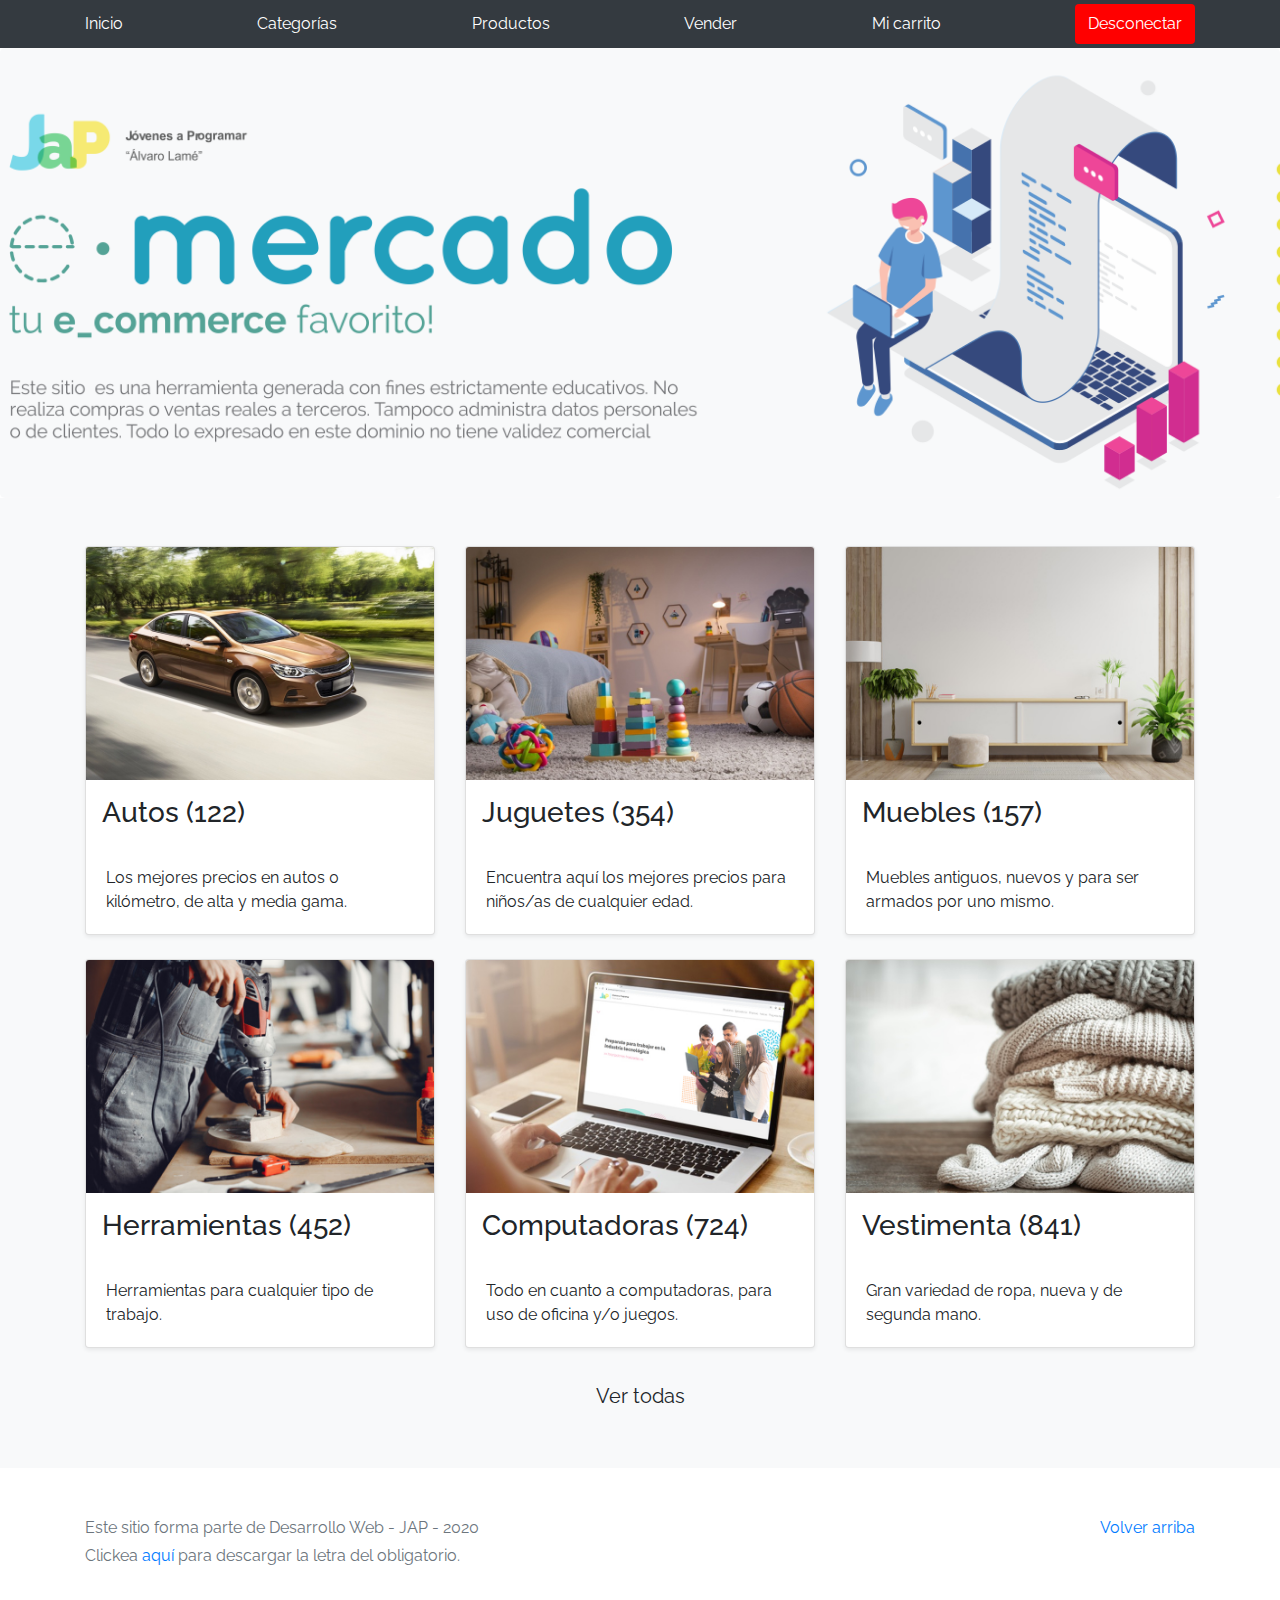
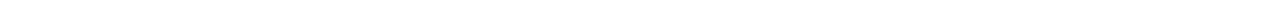
==== index.html @ d707c839 "entrega 1" ====
<!DOCTYPE html>
<!-- saved from url=(0049)https://getbootstrap.com/docs/4.3/examples/album/ -->
<html lang="en">
  <head>
    <meta http-equiv="Content-Type" content="text/html; charset=UTF-8">
    <meta name="viewport" content="width=device-width, initial-scale=1, shrink-to-fit=no">
    <meta name="google-signin-scope" content="profile email">
    <meta name="google-signin-client_id" content="332427920936-91lb1fsniom3ho7rjfplk02650g2ah18.apps.googleusercontent.com">
    <title>eMercado - Todo lo que busques está aquí</title>

    <link rel="canonical" href="https://getbootstrap.com/docs/4.3/examples/album/">
    <link href="https://fonts.googleapis.com/css?family=Raleway:300,300i,400,400i,700,700i,900,900i" rel="stylesheet">
    <!-- Bootstrap core CSS -->
    <link href="css/bootstrap.min.css" rel="stylesheet">
    <link href="css/styles.css" rel="stylesheet">
    <script src="https://apis.google.com/js/platform.js?onload=onLoad" async defer></script>
  </head>
  <body>
    <nav class="site-header sticky-top py-1 bg-dark">
      <div class="container d-flex flex-column flex-md-row justify-content-between">
        <a class="py-2 d-none d-md-inline-block" href="index.html">Inicio</a>
        <a class="py-2 d-none d-md-inline-block" href="categories.html">Categorías</a>
        <a class="py-2 d-none d-md-inline-block" href="products.html">Productos</a>
        <a class="py-2 d-none d-md-inline-block" href="sell.html">Vender</a>
        <a class="py-2 d-none d-md-inline-block" href="cart.html">Mi carrito</a>
        <button class="btn" id="desconectar"   onclick="desconectar();">Desconectar</button>
      </div>
    </nav>
    <main role="main">
      <section class="jumbotron text-center">
        <div class="m-5">
          <h1></h1>
        </div>
      </section>
      <div class="album py-5 bg-light">
        <div class="container">
          <div class="row">
            <div class="col-md-4">
              <a href="categories.html" class="card mb-4 shadow-sm custom-card">
                <img class="bd-placeholder-img card-img-top"  src="img/cat1.jpg">
                <h3 class="m-3">Autos (122)</h3>
                <div class="card-body">
                  <p class="card-text">Los mejores precios en autos 0 kilómetro, de alta y media gama.</p>
                </div>
              </a>
            </div>
            <div class="col-md-4">
                <a href="categories.html" class="card mb-4 shadow-sm custom-card">
                  <img class="bd-placeholder-img card-img-top" src="img/cat2.jpg">
                  <h3 class="m-3">Juguetes (354)</h3>
                  <div class="card-body">
                    <p class="card-text">Encuentra aquí los mejores precios para niños/as de cualquier edad.</p>
                  </div>
                </a>
            </div>
            <div class="col-md-4">
                <a href="categories.html" class="card mb-4 shadow-sm custom-card">
                  <img class="bd-placeholder-img card-img-top" src="img/cat3.jpg">
                  <h3 class="m-3">Muebles (157)</h3>
                  <div class="card-body">
                    <p class="card-text">Muebles antiguos, nuevos y para ser armados por uno mismo.</p>
                  </div>
                </a>
            </div>
            <div class="col-md-4">
                <a href="categories.html" class="card mb-4 shadow-sm custom-card">
                  <img class="bd-placeholder-img card-img-top" src="img/cat4.jpg">
                  <h3 class="m-3">Herramientas (452)</h3>
                  <div class="card-body">
                    <p class="card-text">Herramientas para cualquier tipo de trabajo.</p>
                  </div>
                </a>
            </div>
            <div class="col-md-4">
                <a href="categories.html" class="card mb-4 shadow-sm custom-card">
                  <img class="bd-placeholder-img card-img-top" src="img/cat5.jpg">
                  <h3 class="m-3">Computadoras (724)</h3>
                  <div class="card-body">
                    <p class="card-text">Todo en cuanto a computadoras, para uso de oficina y/o juegos.</p>
                  </div>
                </a>
            </div>
            <div class="col-md-4">
                <a href="categories.html" class="card mb-4 shadow-sm custom-card">
                  <img class="bd-placeholder-img card-img-top" src="img/cat6.jpg">
                  <h3 class="m-3">Vestimenta (841)</h3>
                  <div class="card-body">
                    <p class="card-text">Gran variedad de ropa, nueva y de segunda mano.</p>
                  </div>
                </a>
            </div>
          </div>
          <div class="row">
              <a type="button" class="btn btn-light btn-lg btn-block" href="categories.html">Ver todas</a>
          </div>
        </div>
      </div>
    </main>  
    <footer class="text-muted">
      <div class="container">
        <p class="float-right">
          <a href="#">Volver arriba</a>
        </p>
        <p>Este sitio forma parte de Desarrollo Web - JAP - 2020</p>
        <p>Clickea <a target="_blank" href="Letra.pdf">aquí</a> para descargar la letra del obligatorio.</p>
      </div>
    </footer>
    <script src="js/jquery-3.4.1.min.js"></script>
    <script src="js/bootstrap.bundle.min.js"></script>
    <script src="js/init.js"></script>
    <script src="js/google.js"></script>
  </body>
</html>
---- css/styles.css ----
.jumbotron, .card-body, .container, .site-header{
    font-family: 'Raleway', serif !important;
}

.jumbotron .display-4{
    font-weight: bold;
}

.jumbotron {
  height: 50vh;
  padding: 5em inherit;
  margin-bottom: 0;
  background-color: #53C0FB;
  background: url('../img/cover_back.png');
  background-size: cover;
  background-position: center;
  background-repeat: no-repeat;
  color: black;
  font-weight: bold;
}

@media (min-width: 768px) {
  .jumbotron {
    padding-top: 6rem;
    padding-bottom: 6rem;
  }
}

.jumbotron p:last-child {
  margin-bottom: 0;
}

.jumbotron-heading {
  font-weight: 300;
}

.jumbotron .container {
  max-width: 40rem;
  background-color: rgba(255, 255, 255, 0.5);
  border-radius: 10px;
  text-shadow: 1px 1px 2px grey;
}

.jumbotron .lead{
  font-size: 38px;
}

footer {
  padding-top: 3rem;
  padding-bottom: 3rem;
}

footer p {
  margin-bottom: .25rem;
}

.site-header a {
  color: white;
  transition: ease-in-out color .15s;
}

.light-text {
  color: white;
}

.site-header .dropdown-menu a {
  color: black;
}

.dropzone{
  border: 2px dashed #0087F7;
  border-radius: 5px;
  background: white;
}

.alert{
  position: fixed;
  top:80px;
  width: 50%;
  left: 50%;
  transform: translate(-50%, 0);
}

.lds-ring {
  display: inline-block;
  position: relative;
  width: 64px;
  height: 64px;
  top:50%;
  left: 50%;
}
.lds-ring div {
  box-sizing: border-box;
  display: block;
  position: absolute;
  width: 51px;
  height: 51px;
  margin: 6px;
  border: 6px solid #fff;
  border-radius: 50%;
  animation: lds-ring 1.2s cubic-bezier(0.5, 0, 0.5, 1) infinite;
  border-color: #fff transparent transparent transparent;
}
.lds-ring div:nth-child(1) {
  animation-delay: -0.45s;
}
.lds-ring div:nth-child(2) {
  animation-delay: -0.3s;
}
.lds-ring div:nth-child(3) {
  animation-delay: -0.15s;
}
@keyframes lds-ring {
  0% {
    transform: rotate(0deg);
  }
  100% {
    transform: rotate(360deg);
  }
}

#spinner-wrapper{
  position: fixed;
  background-color: rgba(0,0,0,0.5);
  width:100%;
  height: 100%;
  top:0;
  left:0;
  z-index: 1021;
  display: none;
}

a.custom-card,
a.custom-card:hover {
  color: inherit;
  text-decoration: inherit;
}

.checked {
  color: orange;
}


#img{
  display: flex;
  justify-content: center;
  align-items: center;
  
}


.form{
  width: 50%;
  height: 25%;
  display: flex;
  flex-flow: wrap;
  position: absolute;
  z-index: 1;
  margin-left: 25%;
  margin-top: -5%;
}

.form input{
  width: 46%;
  height: 30%;
  border: 1px solid rgb(34,159,188);
  border-radius: 50px;
  margin: 2%;
}

.form button{
  width: 100%;
  height: 25%;
  border-radius: 50px;
  color: white;
  font-family: Arial, Helvetica, sans-serif;
  background-color: rgb(34,159,188);
  border: 1px solid rgb(34,159,188);
}

#button-g{
  display: flex;
  justify-content: center;
  align-items: center;
  width: 100%;
}

.abcRioButtonContentWrapper{
  color: white;
  background-color: rgb(34,159,188);
}

.abcRioButtonIcon{
  height: 100%;
  background-color: white;
}

#desconectar{
  background-color: red;
  color: white;
}
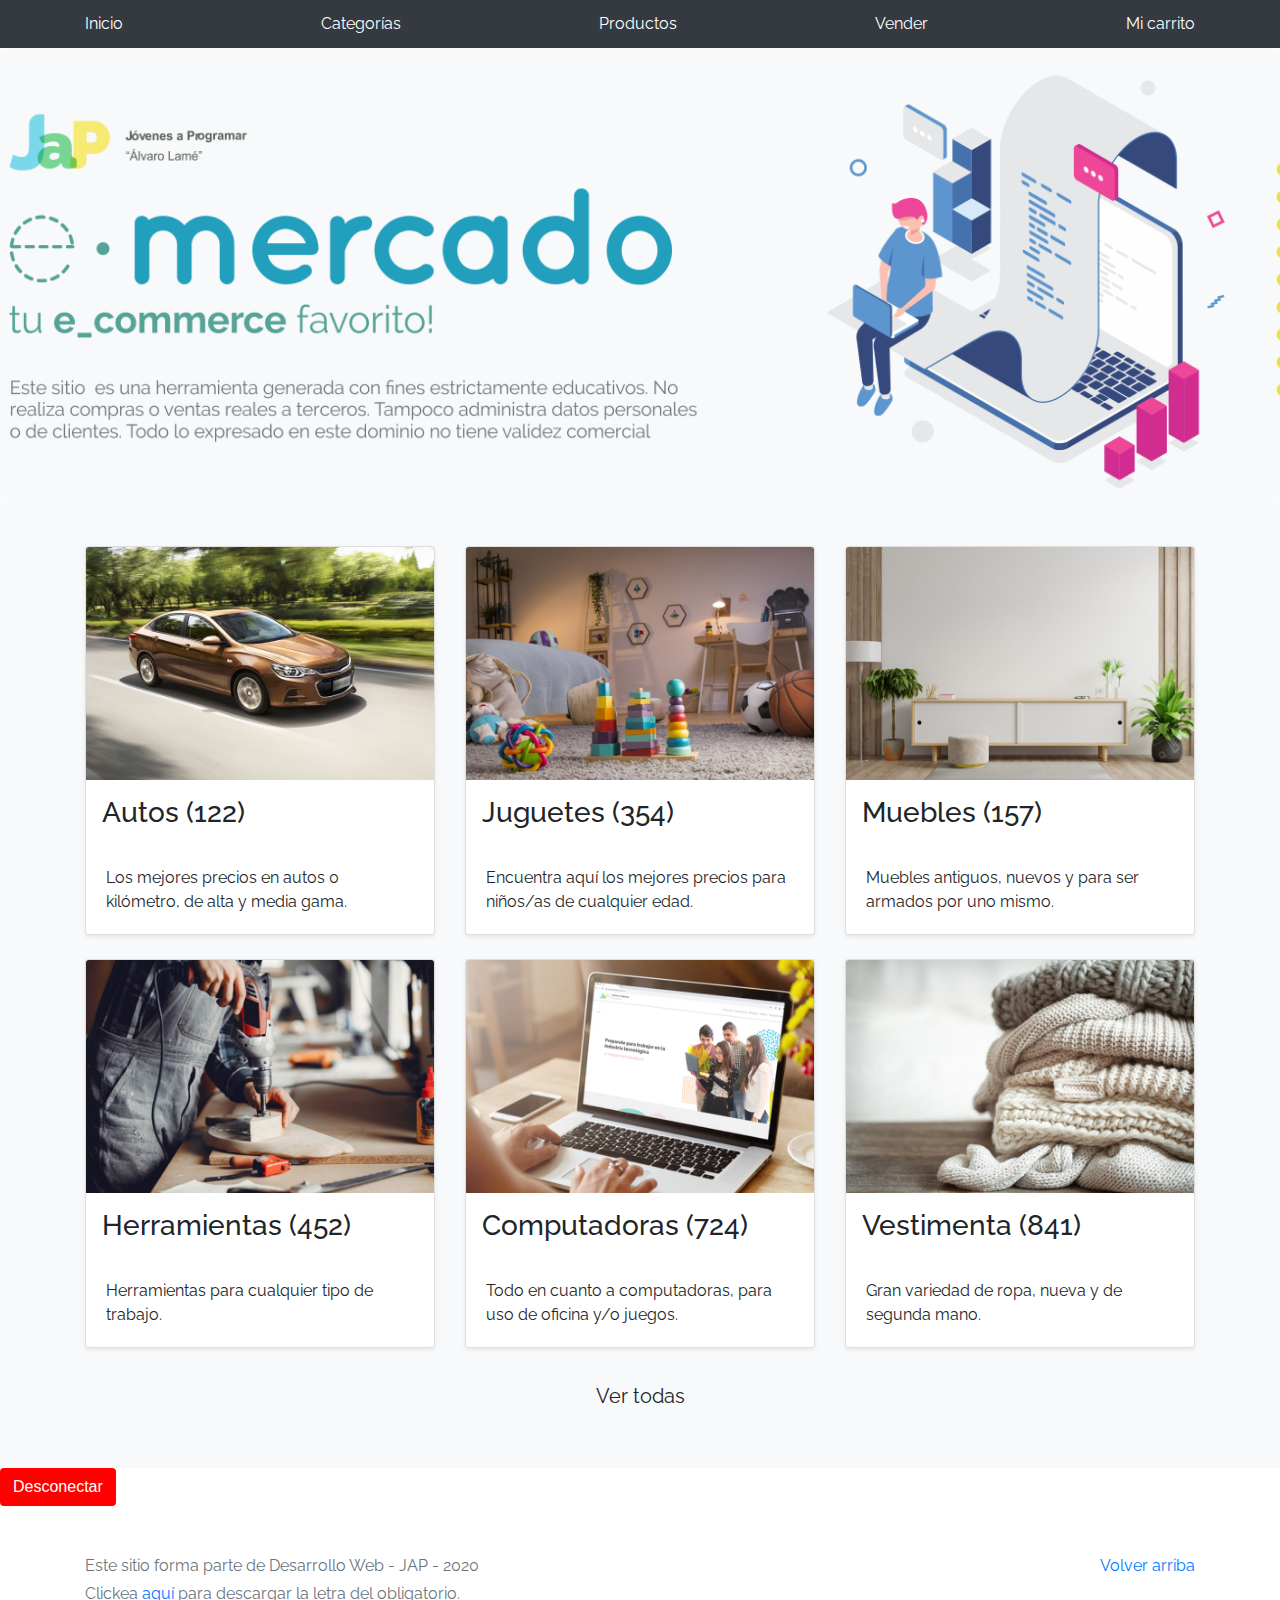
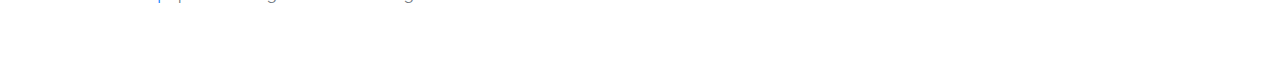
==== commit 62bbcabc: "a" ====
--- a/index.html
+++ b/index.html
@@ -13,17 +13,15 @@
     <!-- Bootstrap core CSS -->
     <link href="css/bootstrap.min.css" rel="stylesheet">
     <link href="css/styles.css" rel="stylesheet">
-    <script src="https://apis.google.com/js/platform.js?onload=onLoad" async defer></script>
   </head>
   <body>
     <nav class="site-header sticky-top py-1 bg-dark">
-      <div class="container d-flex flex-column flex-md-row justify-content-between">
+      <div class="container d-flex flex-column flex-md-row justify-content-between" id="menu">
         <a class="py-2 d-none d-md-inline-block" href="index.html">Inicio</a>
         <a class="py-2 d-none d-md-inline-block" href="categories.html">Categorías</a>
         <a class="py-2 d-none d-md-inline-block" href="products.html">Productos</a>
         <a class="py-2 d-none d-md-inline-block" href="sell.html">Vender</a>
         <a class="py-2 d-none d-md-inline-block" href="cart.html">Mi carrito</a>
-        <button class="btn" id="desconectar"   onclick="desconectar();">Desconectar</button>
       </div>
     </nav>
     <main role="main">
@@ -96,6 +94,7 @@
         </div>
       </div>
     </main>  
+    <button class="btn" id="desconectar"   onclick="desconectar();">Desconectar</button>
     <footer class="text-muted">
       <div class="container">
         <p class="float-right">
@@ -108,6 +107,8 @@
     <script src="js/jquery-3.4.1.min.js"></script>
     <script src="js/bootstrap.bundle.min.js"></script>
     <script src="js/init.js"></script>
+    <script src="js/my-profile.js"></script>
     <script src="js/google.js"></script>
+    <script src="https://apis.google.com/js/platform.js?onload=onLoad" async defer></script>
   </body>
 </html>--- a/css/styles.css
+++ b/css/styles.css
@@ -1,3 +1,4 @@
+
 .jumbotron, .card-body, .container, .site-header{
     font-family: 'Raleway', serif !important;
 }
@@ -199,3 +200,9 @@
   background-color: red;
   color: white;
 }
+
+.precio{  
+  margin-left: 88%;
+  font-weight: bold;
+  font-size: x-large;
+}
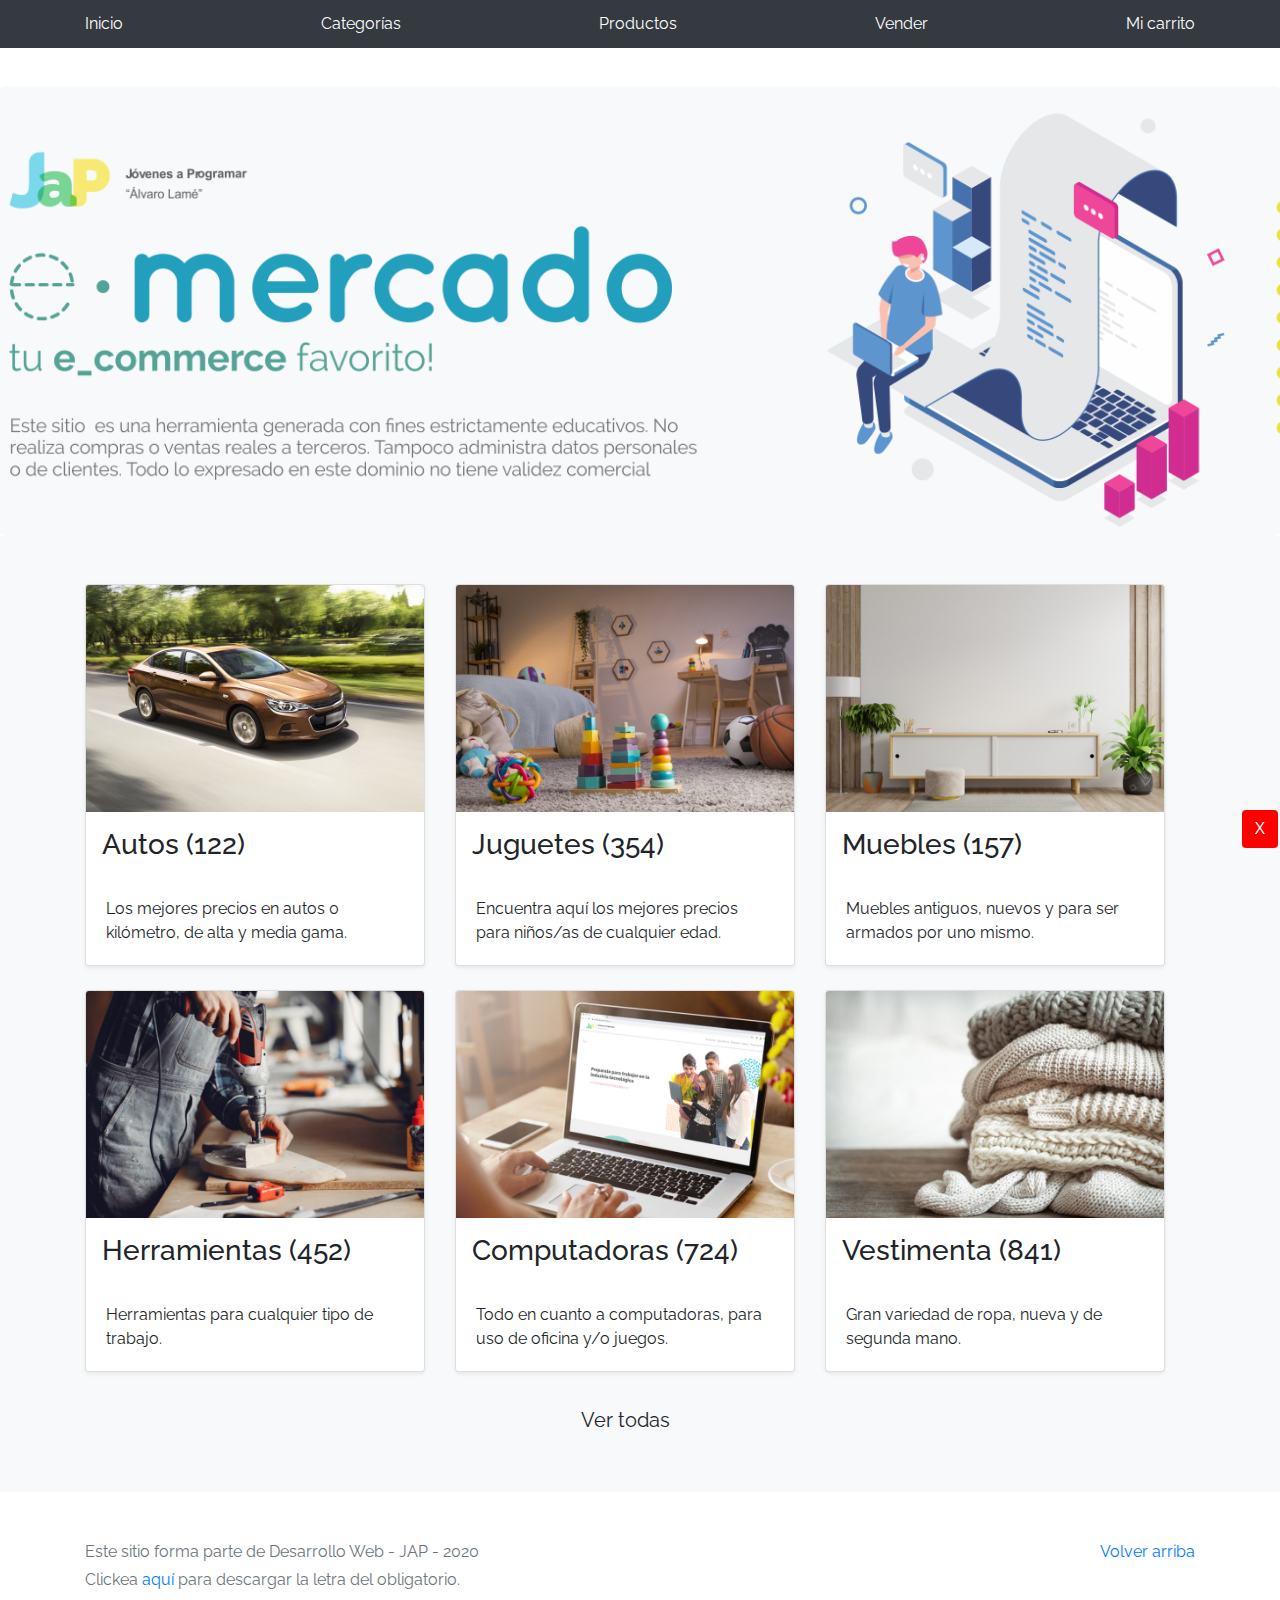
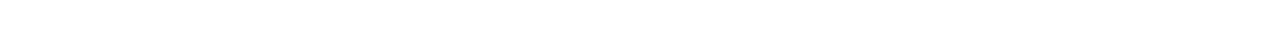
==== commit f1448848: "entrega 2" ====
--- a/index.html
+++ b/index.html
@@ -24,6 +24,9 @@
         <a class="py-2 d-none d-md-inline-block" href="cart.html">Mi carrito</a>
       </div>
     </nav>
+    <div class="desc">
+      <button class="btn" id="desconectar" onclick="desconectar();">X</button>
+    </div>
     <main role="main">
       <section class="jumbotron text-center">
         <div class="m-5">
@@ -94,7 +97,7 @@
         </div>
       </div>
     </main>  
-    <button class="btn" id="desconectar"   onclick="desconectar();">Desconectar</button>
+
     <footer class="text-muted">
       <div class="container">
         <p class="float-right">
--- a/css/styles.css
+++ b/css/styles.css
@@ -196,6 +196,13 @@
   background-color: white;
 }
 
+.desc{
+  position: sticky;
+  top: 90%;
+  margin-left: 97%;
+  z-index: 1;
+}
+
 #desconectar{
   background-color: red;
   color: white;
@@ -205,4 +212,47 @@
   margin-left: 88%;
   font-weight: bold;
   font-size: x-large;
-}
+  
+}
+
+#busqueda{
+  width: 91%;
+  margin-left: 4%;
+  margin-top: 1%;
+  display: flex;
+}
+
+#precio{
+  display: flex;
+  justify-content: center;
+  margin-left: 5%;
+}
+
+#precio input{
+  margin-left: 2%;
+}
+
+#precio button{
+  margin-left: 2%;
+}
+
+.filter{
+  border: 1px solid gray;
+  border-radius: 5px;
+}
+
+
+#orden{
+  margin-left: 5%;
+}
+
+.row{
+  width: 100%;
+ }
+
+#cont{
+  width: 90%;
+  margin-left: auto;
+  margin-right: auto;
+}
+
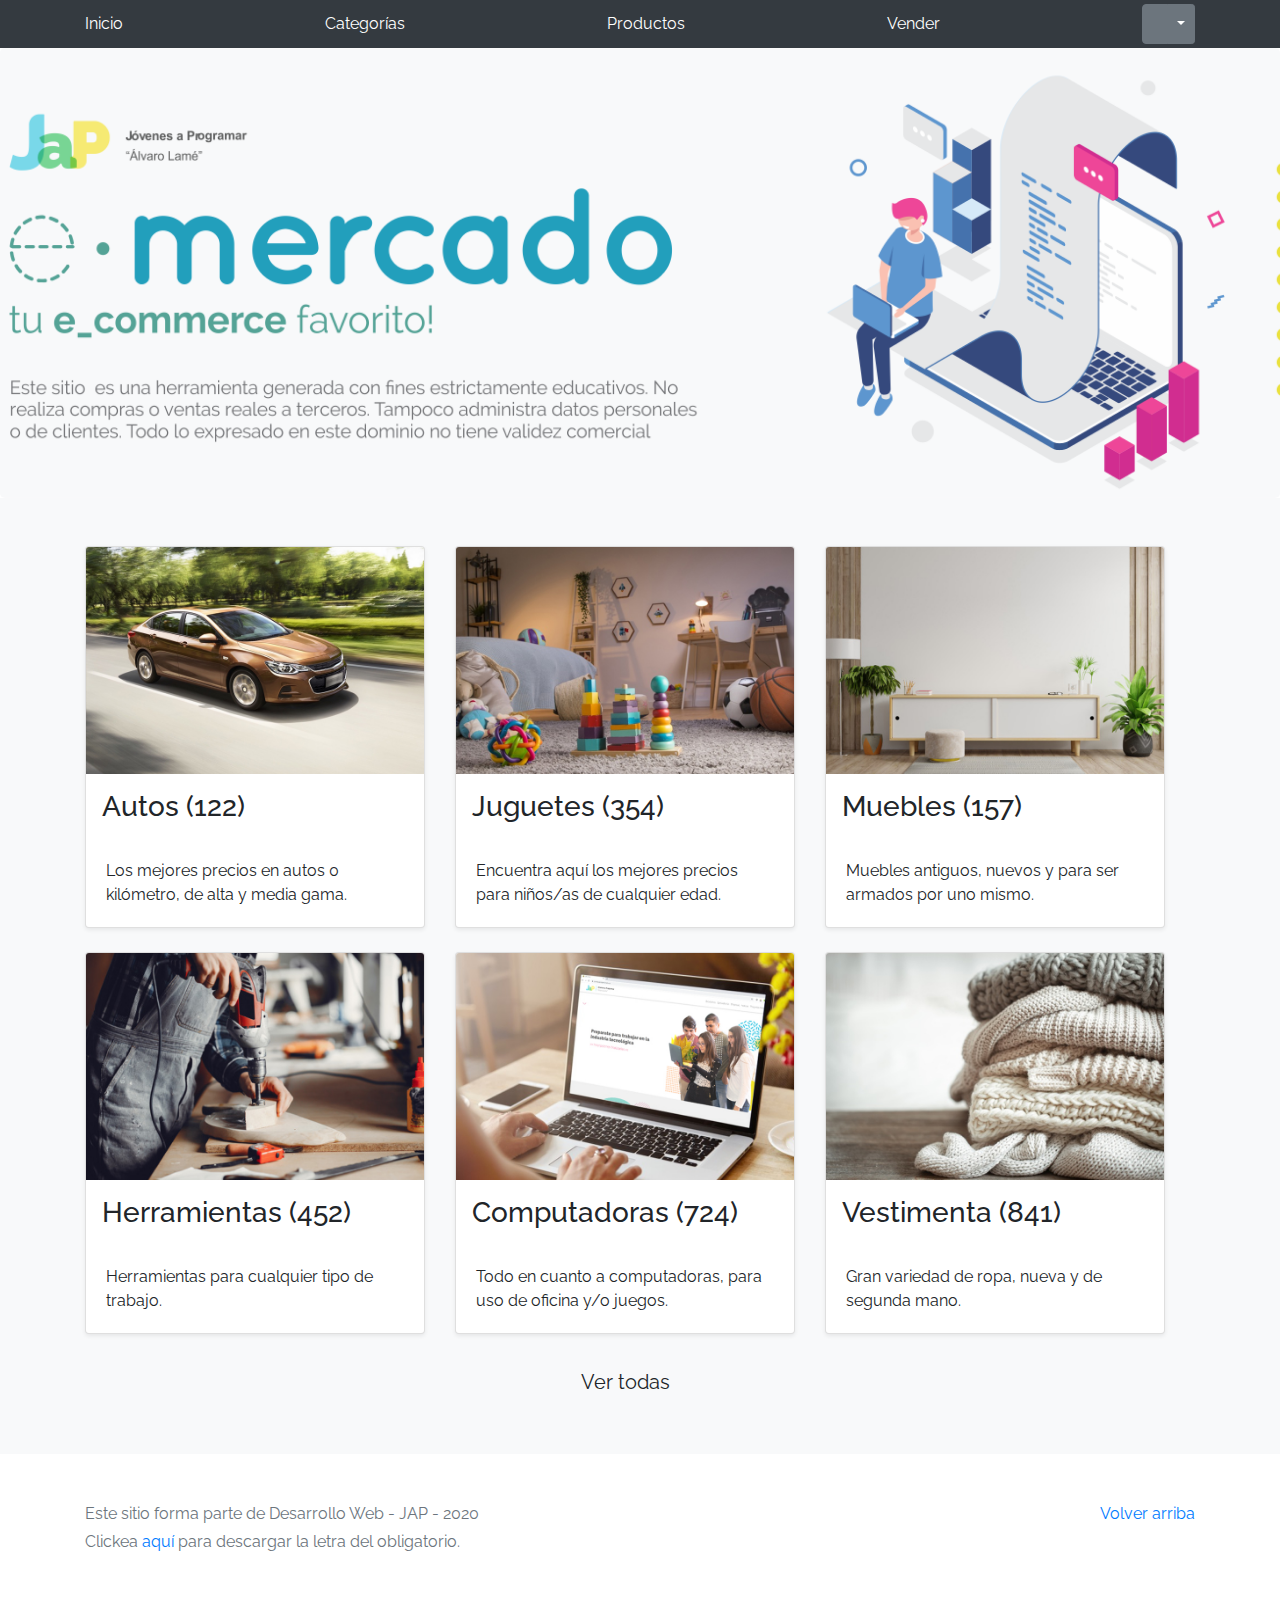
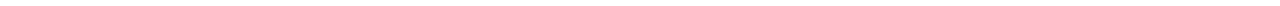
==== commit b4d17fd2: "4" ====
--- a/index.html
+++ b/index.html
@@ -21,12 +21,22 @@
         <a class="py-2 d-none d-md-inline-block" href="categories.html">Categorías</a>
         <a class="py-2 d-none d-md-inline-block" href="products.html">Productos</a>
         <a class="py-2 d-none d-md-inline-block" href="sell.html">Vender</a>
-        <a class="py-2 d-none d-md-inline-block" href="cart.html">Mi carrito</a>
+        <div class="btn-group" >
+          <button class="btn btn-secondary" id='users' type="button" >
+          </button>
+          <button type="button" class="btn btn-sm btn-secondary dropdown-toggle dropdown-toggle-split " data-toggle="dropdown" aria-haspopup="true" aria-expanded="false">
+            <span class="sr-only">Toggle Dropdown</span>
+          </button>
+          <div class="dropdown-menu" >
+            <button class="dropdown-item" type="button" >Mi perfil</button>
+            <button class="dropdown-item" type="button" id="cart">Mi carrito</button>
+            <button class="dropdown-item desc" type="button" onclick="desconectar();">Cerrar sesion</button>
+          </div>
+        </div>
       </div>
     </nav>
-    <div class="desc">
-      <button class="btn" id="desconectar" onclick="desconectar();">X</button>
-    </div>
+    
+
     <main role="main">
       <section class="jumbotron text-center">
         <div class="m-5">
--- a/css/styles.css
+++ b/css/styles.css
@@ -196,17 +196,19 @@
   background-color: white;
 }
 
-.desc{
-  position: sticky;
-  top: 90%;
-  margin-left: 97%;
-  z-index: 1;
-}
-
 #desconectar{
+  width: 100%;
+  height: 100%;
+}
+
+
+#desconectar:hover{
   background-color: red;
-  color: white;
-}
+  font-weight: bold;
+
+}
+
+
 
 .precio{  
   margin-left: 88%;
@@ -256,3 +258,189 @@
   margin-right: auto;
 }
 
+#productos a{
+  text-decoration: none;
+}
+
+#clasi {
+  width: 10%;
+  margin: 0 auto;
+  height: 5%;
+}
+
+#clasi p {
+  text-align: center;
+}
+
+#clasi label {
+  font-size: 30px;
+}
+
+.clasificacion input[type="radio"] {
+  display: none;
+}
+
+.clasificacion label {
+  color: grey;
+}
+
+.clasificacion {
+  direction: rtl;
+  unicode-bidi: bidi-override;
+}
+
+label:hover,
+label:hover ~ label {
+  color: gold;
+}
+
+input[type="radio"]:checked ~ label {
+  color: gold;
+}
+
+.prodInfo h2{
+  font-size: 50px;
+  text-align: center;
+}
+
+
+.galeria{
+  display: flex;
+  flex-wrap: wrap;
+  justify-content: center;
+  width: 100%;
+}
+
+.galeria img{
+  width: 30%;
+  margin: 1%;
+}
+
+.costo{
+  display: flex;
+  flex-wrap: wrap;
+  text-align: center;
+  justify-content: center;
+  align-items: center;
+}
+
+.costo p{
+  margin-left: 5%;
+}
+
+.pr{
+  font-size: 25px;
+  font-weight: bold;
+}
+
+.ventas{
+  font-size: 17px;
+  color: gray;
+  margin-top: -5%;
+}
+
+.descripcion{
+  display: flex;
+  flex-wrap: wrap;
+  width: 60%;
+  align-items: center;
+  justify-content: center;
+  margin: 0 auto;
+}
+
+.Idesc{
+  text-align: center;
+  font-size: 20px;
+}
+
+.COM{
+  width: 100%;
+}
+
+.titulo{
+  text-align: center;
+}
+
+.comentarios{
+  width: 50%;
+  margin: 0 auto;
+  margin-bottom: 1%;
+  padding: 1%;
+  border: 1px solid gray;
+  border-radius: 10px;
+}
+
+#comentar{
+  width: 50%;
+  margin: 0 auto;
+}
+
+.calificacion {
+  position: relative;
+  overflow: hidden;
+  display: inline-block;
+}
+
+.calificacion input {
+position: absolute;
+  top: -100px;
+}
+
+
+.calificacion label {
+  float: right;
+  color: #867b7b;
+  font-size: 30px; 
+}
+
+.calificacion label:hover,
+.calificacion label:hover ~ label,
+.calificacion input:checked ~ label {
+  color:gold;
+}
+span{
+  font-family: 'Franklin Gothic Medium', 'Arial Narrow', Arial, sans-serif;
+  font-weight: 400;
+  color: blue;
+}
+
+.llena{
+  color: gold;
+}
+
+.vacio{
+  color: red;
+}
+
+#comentar{
+  display: flex;
+  flex-wrap: wrap;
+}
+
+#user{
+  width: 30%;
+}
+
+.calificacion{
+  z-index: 1;
+  width: 50%;
+  margin-top: 4%;
+  margin-bottom: -7%;
+  margin-left: 22%;
+}
+
+#description{
+  margin-top: 2%;
+  margin-bottom: 2%;
+}
+
+.desc:hover{
+  background-color: red;
+}
+
+
+
+
+
+
+
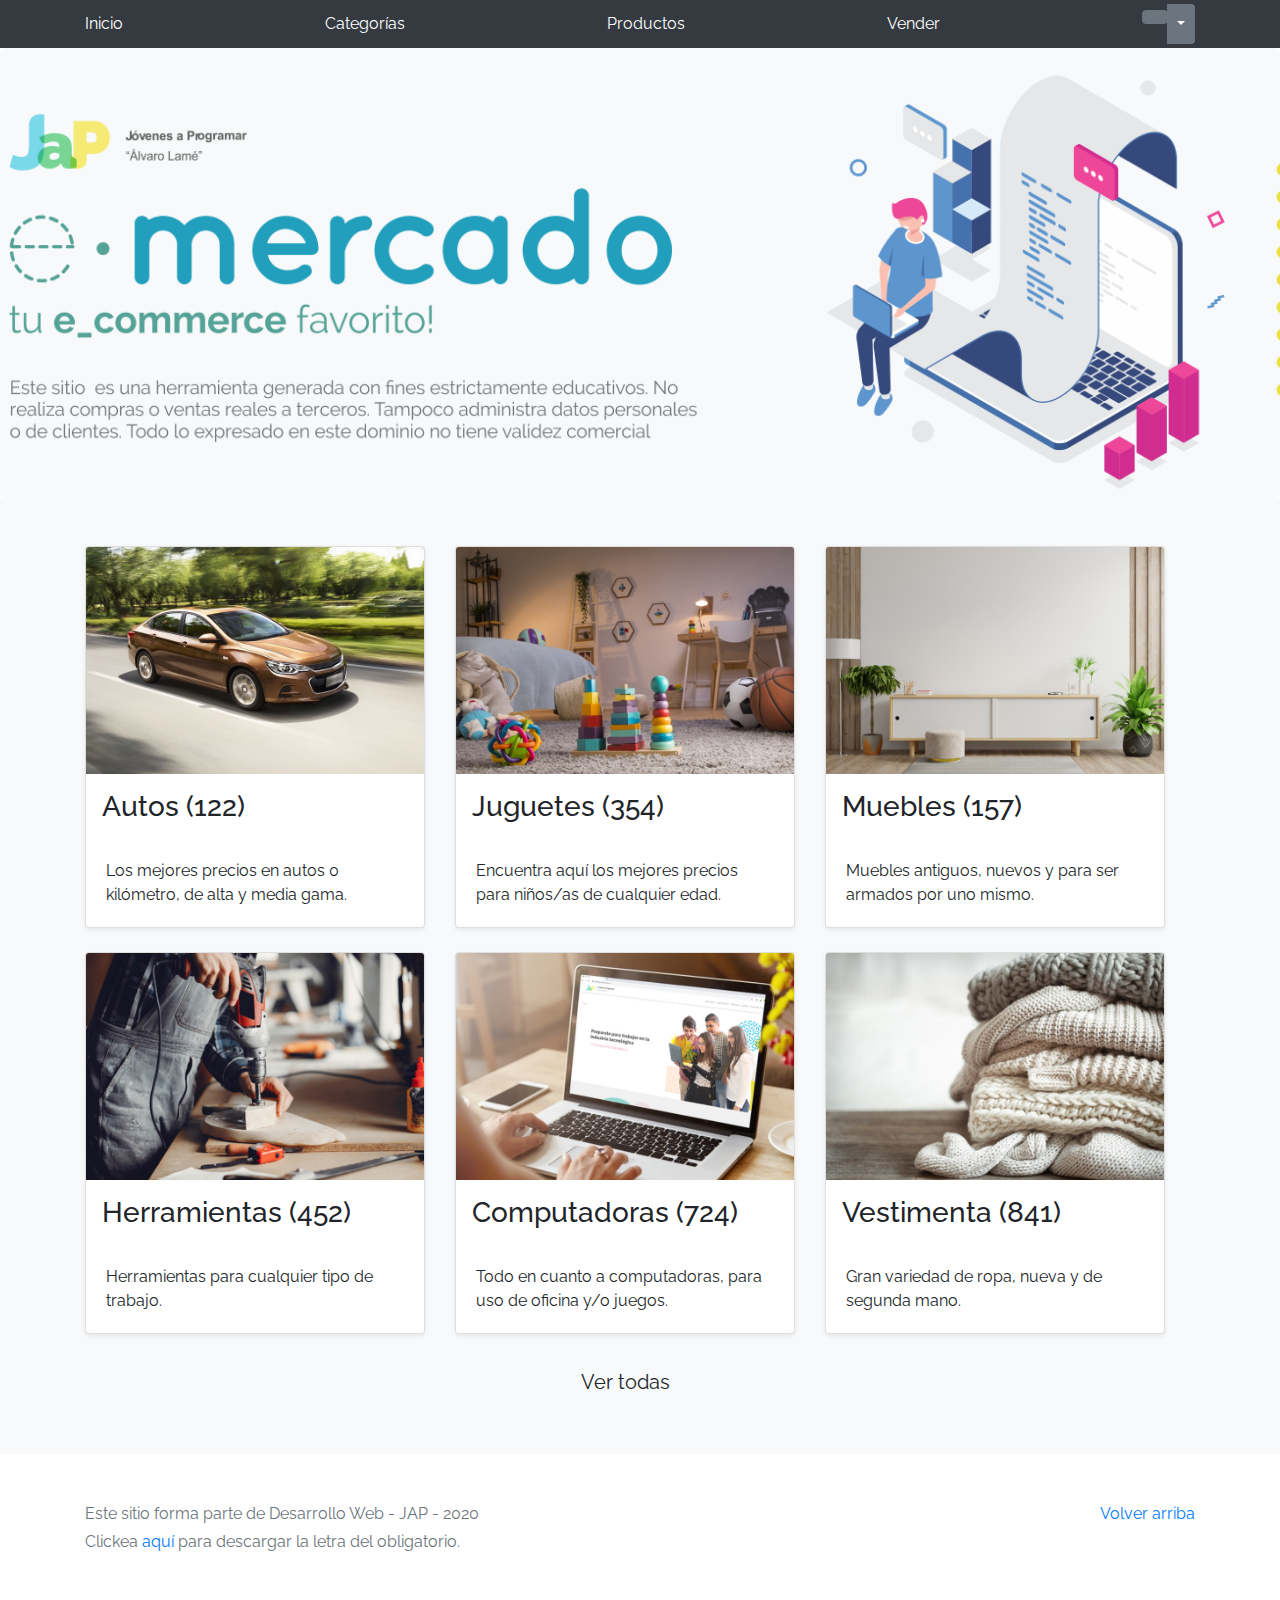
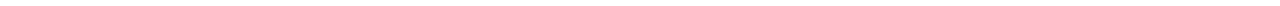
==== commit e63b671f: "a" ====
--- a/index.html
+++ b/index.html
@@ -22,14 +22,13 @@
         <a class="py-2 d-none d-md-inline-block" href="products.html">Productos</a>
         <a class="py-2 d-none d-md-inline-block" href="sell.html">Vender</a>
         <div class="btn-group" >
-          <button class="btn btn-secondary" id='users' type="button" >
-          </button>
+          <a href="my-profile.html"><button class="btn btn-secondary" type="button" id='users'></button></a>
           <button type="button" class="btn btn-sm btn-secondary dropdown-toggle dropdown-toggle-split " data-toggle="dropdown" aria-haspopup="true" aria-expanded="false">
             <span class="sr-only">Toggle Dropdown</span>
           </button>
           <div class="dropdown-menu" >
-            <button class="dropdown-item" type="button" >Mi perfil</button>
-            <button class="dropdown-item" type="button" id="cart">Mi carrito</button>
+          <a href="my-profile.html"><button class="dropdown-item" type="button" >Mi perfil</button></a>
+            <a href="cart.html"><button class="dropdown-item" type="button" id="cart">Mi carrito</button></a>
             <button class="dropdown-item desc" type="button" onclick="desconectar();">Cerrar sesion</button>
           </div>
         </div>
--- a/css/styles.css
+++ b/css/styles.css
@@ -438,9 +438,23 @@
   background-color: red;
 }
 
-
-
-
-
-
-
+#slider{
+  margin: auto;
+  width: 50%;
+}
+
+#relacionados{
+  display: flex;
+  justify-content: center;
+  
+}
+
+#relacionados div{
+  margin: 2%;
+}
+
+
+
+
+
+
